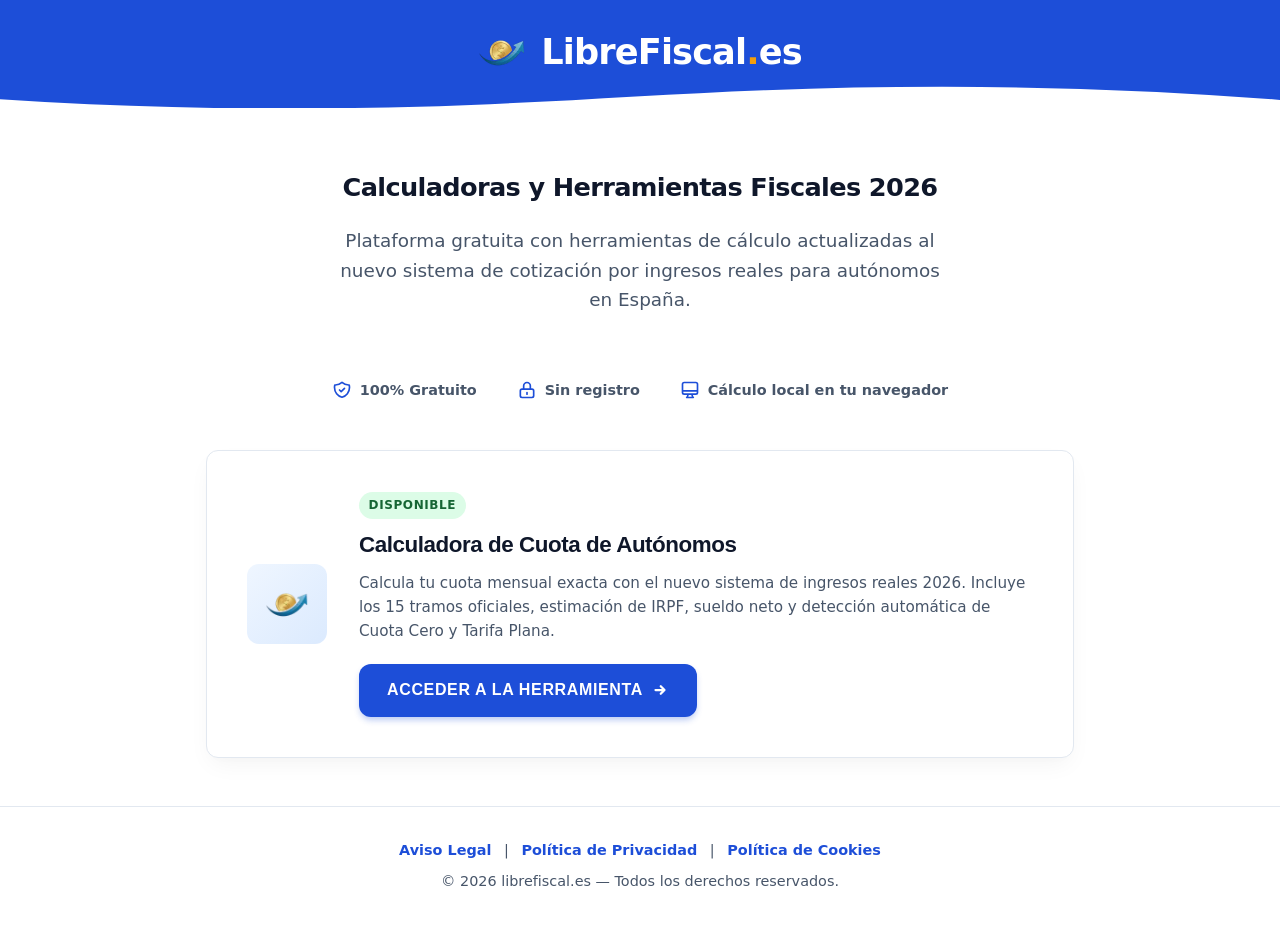
==== landing/index.html @ 4fd2a646 "Fix: Convert landing submodule to regular folder to fix GitHub Pages build" ====
<!DOCTYPE html>
<html lang="es">

<head>
    <meta charset="UTF-8">
    <meta name="viewport" content="width=device-width, initial-scale=1.0">
    <title>LibreFiscal.es — Herramientas Fiscales Gratuitas para Autónomos 2026</title>
    <meta name="description"
        content="Plataforma gratuita de herramientas fiscales para autónomos en España. Calcula tu cuota con ingresos reales, descubre la Cuota Cero y optimiza tu IRPF.">

    <!-- Favicon -->
    <link rel="icon" type="image/svg+xml"
        href="data:image/svg+xml,<svg xmlns='http://www.w3.org/2000/svg' fill='none' stroke='%231e3a8a' stroke-width='2' viewBox='0 0 24 24'><path stroke-linecap='round' stroke-linejoin='round' d='M9 12l2 2 4-4m5.618-4.016A11.955 11.955 0 0112 2.944a11.955 11.955 0 01-8.618 3.04A12.02 12.02 0 003 9c0 5.591 3.824 10.29 9 11.622 5.176-1.332 9-6.03 9-11.622 0-1.042-.133-2.052-.382-3.016z'></path></svg>">

    <!-- Preload para LCP estricto -->
    <link rel="preload" href="/fonts/font-0.woff2" as="font" type="font/woff2" crossorigin>
    <link rel="preload" href="/fonts/font-5.woff2" as="font" type="font/woff2" crossorigin>
    <style>
        @font-face {
            font-family: 'Inter';
            font-style: normal;
            font-weight: 400;
            font-display: swap;
            src: url(/fonts/font-0.woff2) format('woff2');
        }

        @font-face {
            font-family: 'Montserrat';
            font-style: normal;
            font-weight: 800;
            font-display: swap;
            src: url(/fonts/font-5.woff2) format('woff2');
        }

        :root {
            --primary: #1d4ed8;
            --primary-hover: #1e40af;
            --action: #f59e0b;
            --action-hover: #d97706;
            --bg: #ffffff;
            --card: #ffffff;
            --text: #0f172a;
            --muted: #475569;
            --border: #e2e8f0;
            --radius: 0.75rem;
        }

        * {
            box-sizing: border-box;
            margin: 0;
            padding: 0;
            font-family: 'Inter', system-ui, -apple-system, sans-serif;
        }

        body {
            background: var(--bg);
            color: var(--text);
            line-height: 1.6;
            -webkit-font-smoothing: antialiased;
            min-height: 100vh;
            display: flex;
            flex-direction: column;
        }

        /* ===== HEADER ===== */
        .header-wrapper {
            background-color: var(--primary);
            color: #ffffff;
            position: relative;
        }

        .site-header {
            padding: 1.5rem 1rem;
            text-align: center;
        }

        .header-curve {
            position: absolute;
            bottom: -1px;
            left: 0;
            width: 100%;
            overflow: hidden;
            line-height: 0;
            transform: rotate(180deg);
        }

        .header-curve svg {
            display: block;
            width: calc(150% + 1.3px);
            height: 40px;
        }

        .header-curve .shape-fill {
            fill: var(--bg);
        }

        .site-header .logo {
            font-family: 'Montserrat', sans-serif;
            font-size: 2.2rem;
            font-weight: 800;
            letter-spacing: -0.025em;
            display: inline-flex;
            align-items: center;
            justify-content: center;
            gap: 15px;
            text-decoration: none;
            position: relative;
            z-index: 1;
            color: #ffffff;
        }

        .logo-icon-wrapper {
            width: 48px;
            height: 48px;
            flex-shrink: 0;
        }

        .logo-dot {
            color: var(--action);
        }

        /* ===== HERO ===== */
        .hero {
            text-align: center;
            padding: 4rem 1rem 2rem;
        }

        .hero p {
            font-size: 1.15rem;
            color: var(--muted);
            max-width: 600px;
            margin: 0 auto;
        }

        /* ===== TOOLS GRID ===== */
        .tools-section {
            max-width: 900px;
            margin: 0 auto;
            padding: 1rem 1rem 3rem;
        }

        .tool-card {
            background: var(--card);
            border: 1px solid var(--border);
            border-radius: var(--radius);
            padding: 2.5rem;
            box-shadow: 0 10px 25px -5px rgba(0, 0, 0, 0.05), 0 8px 10px -6px rgba(0, 0, 0, 0.01);
            display: flex;
            align-items: center;
            gap: 2rem;
            transition: transform 0.2s ease, box-shadow 0.2s ease;
        }

        .tool-card:hover {
            transform: translateY(-4px);
            box-shadow: 0 20px 40px -10px rgba(29, 78, 216, 0.12);
        }

        .tool-icon {
            width: 80px;
            height: 80px;
            flex-shrink: 0;
            background: linear-gradient(135deg, #eff6ff, #dbeafe);
            border-radius: var(--radius);
            display: flex;
            align-items: center;
            justify-content: center;
        }

        .tool-info {
            flex: 1;
        }

        .tool-badge {
            display: inline-block;
            background: #dcfce7;
            color: #166534;
            font-size: 0.75rem;
            font-weight: 700;
            padding: 0.25rem 0.6rem;
            border-radius: 999px;
            text-transform: uppercase;
            letter-spacing: 0.05em;
            margin-bottom: 0.5rem;
        }

        .tool-info h2 {
            font-family: 'Montserrat', sans-serif;
            font-size: 1.4rem;
            font-weight: 800;
            color: var(--text);
            margin-bottom: 0.5rem;
            letter-spacing: -0.02em;
        }

        .tool-info p {
            color: var(--muted);
            font-size: 0.95rem;
            margin-bottom: 1.25rem;
            line-height: 1.6;
        }

        .btn-cta {
            display: inline-flex;
            align-items: center;
            gap: 0.5rem;
            background: var(--primary);
            color: #ffffff;
            padding: 0.85rem 1.75rem;
            border-radius: var(--radius);
            font-family: 'Montserrat', sans-serif;
            font-weight: 800;
            font-size: 1rem;
            text-decoration: none;
            transition: all 0.2s;
            box-shadow: 0 4px 6px -1px rgba(29, 78, 216, 0.3);
            text-transform: uppercase;
            letter-spacing: 0.04em;
        }

        .btn-cta:hover {
            background: var(--primary-hover);
            transform: translateY(-2px);
            box-shadow: 0 8px 15px -3px rgba(29, 78, 216, 0.4);
        }

        .btn-cta svg {
            width: 18px;
            height: 18px;
        }

        /* ===== TRUST BAR ===== */
        .trust-bar {
            text-align: center;
            padding: 2rem 1rem;
            display: flex;
            justify-content: center;
            gap: 2.5rem;
            flex-wrap: wrap;
        }

        .trust-item {
            display: flex;
            align-items: center;
            gap: 0.5rem;
            color: var(--muted);
            font-size: 0.9rem;
            font-weight: 600;
        }

        .trust-item svg {
            width: 20px;
            height: 20px;
            color: var(--primary);
        }

        /* ===== FOOTER ===== */
        footer {
            margin-top: auto;
            text-align: center;
            padding: 2rem 1rem;
            color: var(--muted);
            font-size: 0.9rem;
            border-top: 1px solid var(--border);
        }

        footer a {
            color: var(--primary);
            text-decoration: none;
            margin: 0 0.5rem;
            font-weight: 600;
        }

        footer a:hover {
            text-decoration: underline;
        }

        footer .copy {
            margin-top: 0.5rem;
        }

        /* ===== RESPONSIVE ===== */
        @media (max-width: 640px) {
            .tool-card {
                flex-direction: column;
                text-align: center;
                padding: 2rem 1.5rem;
            }

            .trust-bar {
                flex-direction: column;
                gap: 1rem;
                align-items: center;
            }
        }
    </style>

    <!-- Lazy Load AdSense/CMP para PageSpeed 100/100 -->
    <script>
        document.addEventListener("DOMContentLoaded", function () {
            let loaded = false;
            function loadAds() {
                if (loaded) return;
                loaded = true;
                const script = document.createElement('script');
                script.src = "https://pagead2.googlesyndication.com/pagead/js/adsbygoogle.js?client=ca-pub-3010236148591266";
                script.async = true;
                script.crossOrigin = "anonymous";
                document.head.appendChild(script);
            }
            window.addEventListener('wheel', loadAds, { once: true, passive: true });
            window.addEventListener('keydown', loadAds, { once: true, passive: true });
            window.addEventListener('mousemove', loadAds, { once: true, passive: true });
            window.addEventListener('touchstart', loadAds, { once: true, passive: true });
        });
        // Service Worker para caché larga duración (fuentes y assets)
        if ('serviceWorker' in navigator) {
            navigator.serviceWorker.register('/sw.js').catch(function () { });
        }
    </script>
</head>

<body>

    <!-- Header -->
    <div class="header-wrapper">
        <header class="site-header">
            <a href="/" class="logo">
                <img src="logo-icono.webp" alt="" class="logo-icon-wrapper" width="48" height="48">
                <span>LibreFiscal<span class="logo-dot">.</span>es</span>
            </a>
        </header>
        <div class="header-curve">
            <svg data-name="Layer 1" xmlns="http://www.w3.org/2000/svg" viewBox="0 0 1200 120"
                preserveAspectRatio="none">
                <path
                    d="M321.39,56.44c58-10.79,114.16-30.13,172-41.86,82.39-16.72,168.19-17.73,250.45-.39C823.78,31,906.67,72,985.66,92.83c70.05,18.48,146.53,26.09,214.34,3V0H0V27.35A600.21,600.21,0,0,0,321.39,56.44Z"
                    class="shape-fill"></path>
            </svg>
        </div>
    </div>

    <main>
        <!-- Hero -->
        <section class="hero">
            <h1
                style="font-size: 1.6rem; font-weight: 800; text-align: center; color: #0f172a; margin-bottom: 1.5rem; line-height: 1.2; letter-spacing: -0.025em; font-family: 'Montserrat', system-ui, sans-serif;">
                Calculadoras y Herramientas Fiscales 2026</h1>
            <p>Plataforma gratuita con herramientas de cálculo actualizadas al nuevo sistema de cotización por ingresos
                reales para autónomos en España.</p>
        </section>

        <!-- Trust Bar -->
        <div class="trust-bar">
            <div class="trust-item">
                <svg xmlns="http://www.w3.org/2000/svg" fill="none" viewBox="0 0 24 24" stroke="currentColor"
                    stroke-width="2" aria-hidden="true">
                    <path stroke-linecap="round" stroke-linejoin="round"
                        d="M9 12l2 2 4-4m5.618-4.016A11.955 11.955 0 0112 2.944a11.955 11.955 0 01-8.618 3.04A12.02 12.02 0 003 9c0 5.591 3.824 10.29 9 11.622 5.176-1.332 9-6.03 9-11.622 0-1.042-.133-2.052-.382-3.016z" />
                </svg>
                100% Gratuito
            </div>
            <div class="trust-item">
                <svg xmlns="http://www.w3.org/2000/svg" fill="none" viewBox="0 0 24 24" stroke="currentColor"
                    stroke-width="2" aria-hidden="true">
                    <path stroke-linecap="round" stroke-linejoin="round"
                        d="M12 15v2m-6 4h12a2 2 0 002-2v-6a2 2 0 00-2-2H6a2 2 0 00-2 2v6a2 2 0 002 2zm10-10V7a4 4 0 00-8 0v4h8z" />
                </svg>
                Sin registro
            </div>
            <div class="trust-item">
                <svg xmlns="http://www.w3.org/2000/svg" fill="none" viewBox="0 0 24 24" stroke="currentColor"
                    stroke-width="2" aria-hidden="true">
                    <path stroke-linecap="round" stroke-linejoin="round"
                        d="M9.75 17L9 20l-1 1h8l-1-1-.75-3M3 13h18M5 17h14a2 2 0 002-2V5a2 2 0 00-2-2H5a2 2 0 00-2 2v10a2 2 0 002 2z" />
                </svg>
                Cálculo local en tu navegador
            </div>
        </div>

        <!-- Tools -->
        <section class="tools-section">
            <!-- Tool: Calculadora Autónomos -->
            <div class="tool-card">
                <div class="tool-icon">
                    <img src="logo-icono.webp" alt="Calculadora de Autónomos" width="44" height="44"
                        style="width:44px;height:44px;">
                </div>
                <div class="tool-info">
                    <span class="tool-badge">Disponible</span>
                    <h2>Calculadora de Cuota de Autónomos</h2>
                    <p>Calcula tu cuota mensual exacta con el nuevo sistema de ingresos reales 2026. Incluye los 15
                        tramos
                        oficiales, estimación de IRPF, sueldo neto y detección automática de Cuota Cero y Tarifa Plana.
                    </p>
                    <a href="https://autonomos.librefiscal.es" class="btn-cta">
                        Acceder a la herramienta
                        <svg xmlns="http://www.w3.org/2000/svg" fill="none" viewBox="0 0 24 24" stroke="currentColor"
                            stroke-width="3" aria-hidden="true">
                            <path stroke-linecap="round" stroke-linejoin="round" d="M13 7l5 5m0 0l-5 5m5-5H6" />
                        </svg>
                    </a>
                </div>
            </div>
        </section>
    </main>

    <!-- Footer -->
    <footer>
        <p>
            <a href="aviso-legal.html">Aviso Legal</a> |
            <a href="privacidad.html">Política de Privacidad</a> |
            <a href="cookies.html">Política de Cookies</a>
        </p>
        <p class="copy">&copy; 2026 librefiscal.es — Todos los derechos reservados.</p>
    </footer>

</body>

</html>
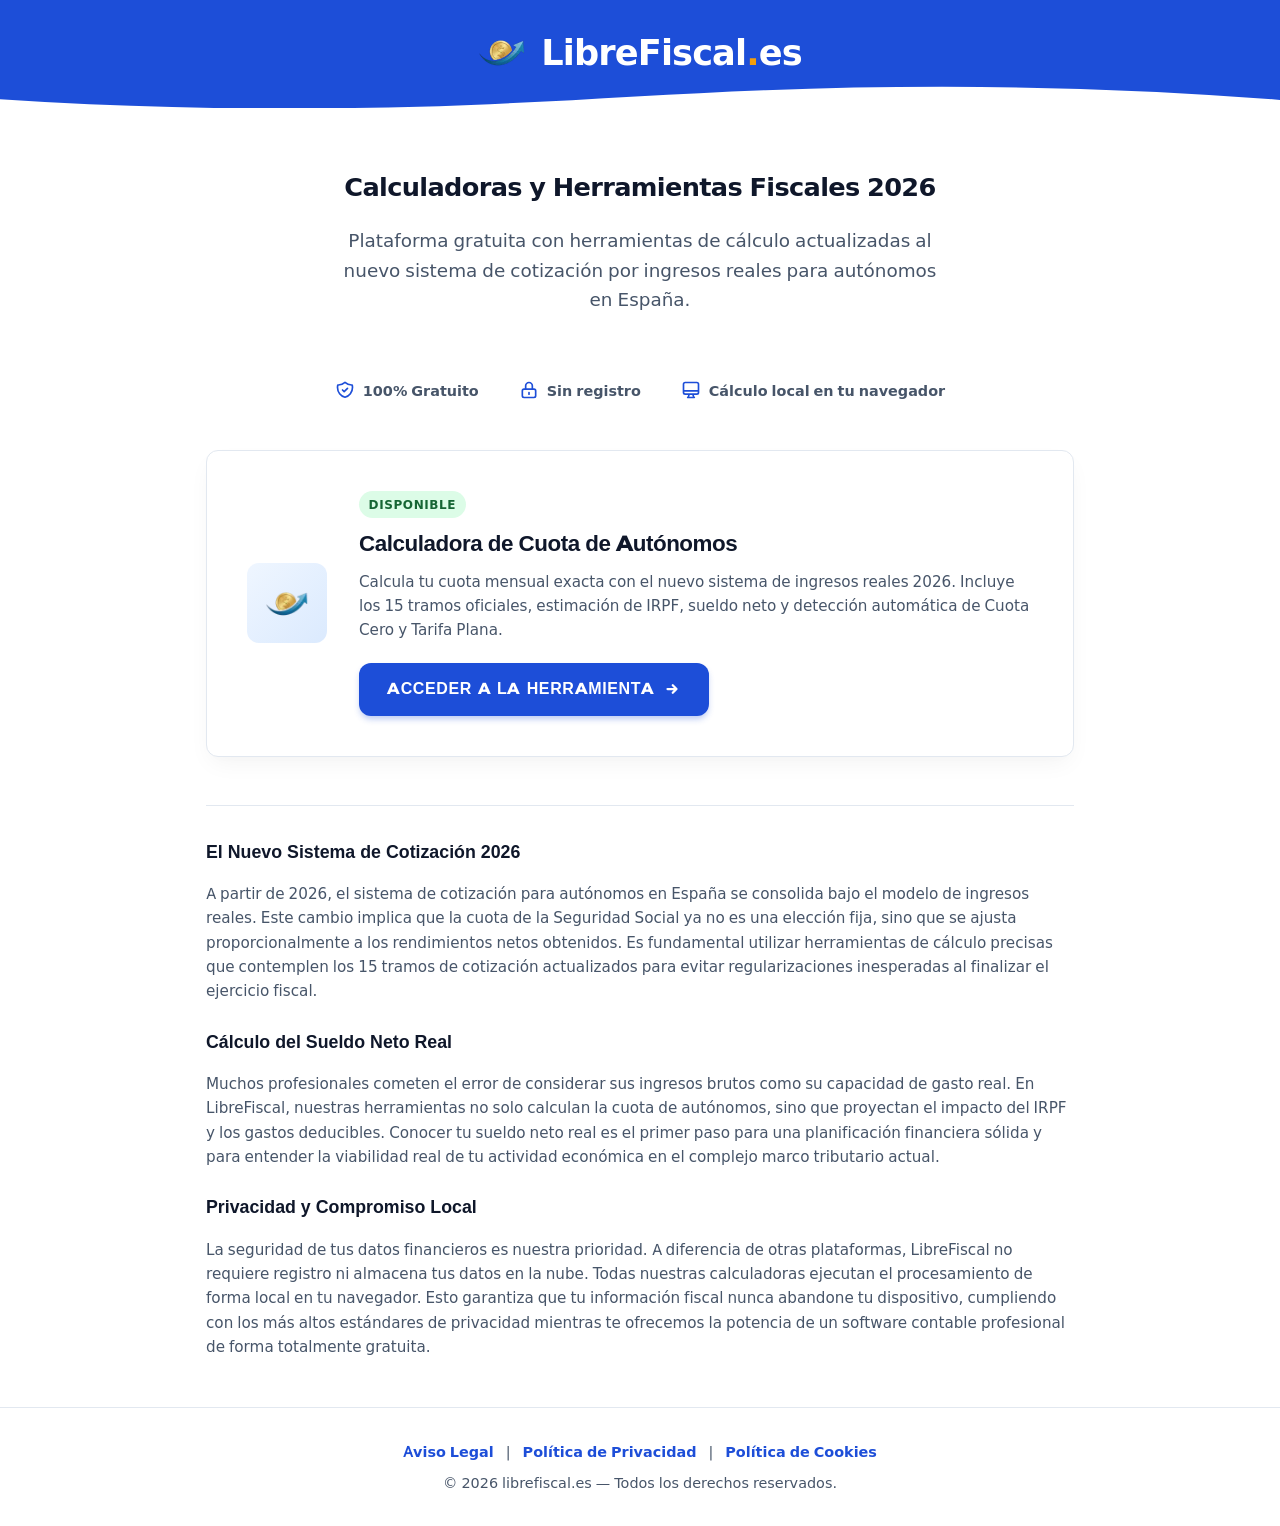
==== commit d1b687fb: "dasd" ====
--- a/landing/index.html
+++ b/landing/index.html
@@ -8,20 +8,21 @@
     <meta name="description"
         content="Plataforma gratuita de herramientas fiscales para autónomos en España. Calcula tu cuota con ingresos reales, descubre la Cuota Cero y optimiza tu IRPF.">
 
-    <!-- Favicon -->
-    <link rel="icon" type="image/svg+xml"
-        href="data:image/svg+xml,<svg xmlns='http://www.w3.org/2000/svg' fill='none' stroke='%231e3a8a' stroke-width='2' viewBox='0 0 24 24'><path stroke-linecap='round' stroke-linejoin='round' d='M9 12l2 2 4-4m5.618-4.016A11.955 11.955 0 0112 2.944a11.955 11.955 0 01-8.618 3.04A12.02 12.02 0 003 9c0 5.591 3.824 10.29 9 11.622 5.176-1.332 9-6.03 9-11.622 0-1.042-.133-2.052-.382-3.016z'></path></svg>">
+    <!-- Favicon Oficial -->
+    <link rel="icon" type="image/webp" href="/logo-icono.webp">
+    <link rel="apple-touch-icon" href="/logo-icono.webp">
 
     <!-- Preload para LCP estricto -->
     <link rel="preload" href="/fonts/font-0.woff2" as="font" type="font/woff2" crossorigin>
     <link rel="preload" href="/fonts/font-5.woff2" as="font" type="font/woff2" crossorigin>
+    <link rel="preload" href="/logo-icono.webp" as="image" fetchpriority="high">
     <style>
         @font-face {
             font-family: 'Inter';
             font-style: normal;
             font-weight: 400;
             font-display: swap;
-            src: url(/fonts/font-0.woff2) format('woff2');
+            src: url([data-uri]) format('woff2');
         }
 
         @font-face {
@@ -29,7 +30,7 @@
             font-style: normal;
             font-weight: 800;
             font-display: swap;
-            src: url(/fonts/font-5.woff2) format('woff2');
+            src: url([data-uri]) format('woff2');
         }
 
         :root {
@@ -119,18 +120,7 @@
             color: var(--action);
         }
 
-        /* ===== HERO ===== */
-        .hero {
-            text-align: center;
-            padding: 4rem 1rem 2rem;
-        }
-
-        .hero p {
-            font-size: 1.15rem;
-            color: var(--muted);
-            max-width: 600px;
-            margin: 0 auto;
-        }
+
 
         /* ===== TOOLS GRID ===== */
         .tools-section {
@@ -313,24 +303,21 @@
             window.addEventListener('mousemove', loadAds, { once: true, passive: true });
             window.addEventListener('touchstart', loadAds, { once: true, passive: true });
         });
-        // Service Worker para caché larga duración (fuentes y assets)
-        if ('serviceWorker' in navigator) {
-            navigator.serviceWorker.register('/sw.js').catch(function () { });
-        }
     </script>
 </head>
 
 <body>
 
     <!-- Header -->
-    <div class="header-wrapper">
-        <header class="site-header">
+    <header class="header-wrapper">
+        <div class="site-header">
             <a href="/" class="logo">
-                <img src="logo-icono.webp" alt="" class="logo-icon-wrapper" width="48" height="48">
+                <img src="/logo-icono.webp" alt="Logo LibreFiscal" class="logo-icon-wrapper" width="48" height="48"
+                    fetchpriority="high" loading="eager">
                 <span>LibreFiscal<span class="logo-dot">.</span>es</span>
             </a>
-        </header>
-        <div class="header-curve">
+        </div>
+        <div class="header-curve" aria-hidden="true">
             <svg data-name="Layer 1" xmlns="http://www.w3.org/2000/svg" viewBox="0 0 1200 120"
                 preserveAspectRatio="none">
                 <path
@@ -338,15 +325,16 @@
                     class="shape-fill"></path>
             </svg>
         </div>
-    </div>
+    </header>
 
     <main>
         <!-- Hero -->
-        <section class="hero">
+        <section class="hero" style="text-align: center; padding: 4rem 1rem 2rem;">
             <h1
                 style="font-size: 1.6rem; font-weight: 800; text-align: center; color: #0f172a; margin-bottom: 1.5rem; line-height: 1.2; letter-spacing: -0.025em; font-family: 'Montserrat', system-ui, sans-serif;">
                 Calculadoras y Herramientas Fiscales 2026</h1>
-            <p>Plataforma gratuita con herramientas de cálculo actualizadas al nuevo sistema de cotización por ingresos
+            <p style="font-size: 1.15rem; color: #475569; max-width: 600px; margin: 0 auto;">Plataforma gratuita con
+                herramientas de cálculo actualizadas al nuevo sistema de cotización por ingresos
                 reales para autónomos en España.</p>
         </section>
 
@@ -402,16 +390,47 @@
                     </a>
                 </div>
             </div>
+
+            <!-- Información Adicional para AdSense -->
+            <div class="content-enrichment"
+                style="margin-top: 3rem; padding-top: 2rem; border-top: 1px solid var(--border); color: var(--muted); font-size: 0.95rem;">
+                <h3
+                    style="color: var(--text); margin-bottom: 1rem; font-family: 'Montserrat', sans-serif; font-weight: 800;">
+                    El Nuevo Sistema de Cotización 2026</h3>
+                <p style="margin-bottom: 1.5rem;">A partir de 2026, el sistema de cotización para autónomos en España se
+                    consolida bajo el modelo de ingresos reales. Este cambio implica que la cuota de la Seguridad Social
+                    ya no es una elección fija, sino que se ajusta proporcionalmente a los rendimientos netos obtenidos.
+                    Es fundamental utilizar herramientas de cálculo precisas que contemplen los 15 tramos de cotización
+                    actualizados para evitar regularizaciones inesperadas al finalizar el ejercicio fiscal.</p>
+
+                <h3
+                    style="color: var(--text); margin-bottom: 1rem; font-family: 'Montserrat', sans-serif; font-weight: 800;">
+                    Cálculo del Sueldo Neto Real</h3>
+                <p style="margin-bottom: 1.5rem;">Muchos profesionales cometen el error de considerar sus ingresos
+                    brutos como su capacidad de gasto real. En LibreFiscal, nuestras herramientas no solo calculan la
+                    cuota de autónomos, sino que proyectan el impacto del IRPF y los gastos deducibles. Conocer tu
+                    sueldo neto real es el primer paso para una planificación financiera sólida y para entender la
+                    viabilidad real de tu actividad económica en el complejo marco tributario actual.</p>
+
+                <h3
+                    style="color: var(--text); margin-bottom: 1rem; font-family: 'Montserrat', sans-serif; font-weight: 800;">
+                    Privacidad y Compromiso Local</h3>
+                <p>La seguridad de tus datos financieros es nuestra prioridad. A diferencia de otras plataformas,
+                    LibreFiscal no requiere registro ni almacena tus datos en la nube. Todas nuestras calculadoras
+                    ejecutan el procesamiento de forma local en tu navegador. Esto garantiza que tu información fiscal
+                    nunca abandone tu dispositivo, cumpliendo con los más altos estándares de privacidad mientras te
+                    ofrecemos la potencia de un software contable profesional de forma totalmente gratuita.</p>
+            </div>
         </section>
     </main>
 
     <!-- Footer -->
     <footer>
-        <p>
+        <div class="legal-links">
             <a href="aviso-legal.html">Aviso Legal</a> |
             <a href="privacidad.html">Política de Privacidad</a> |
             <a href="cookies.html">Política de Cookies</a>
-        </p>
+        </div>
         <p class="copy">&copy; 2026 librefiscal.es — Todos los derechos reservados.</p>
     </footer>
 
